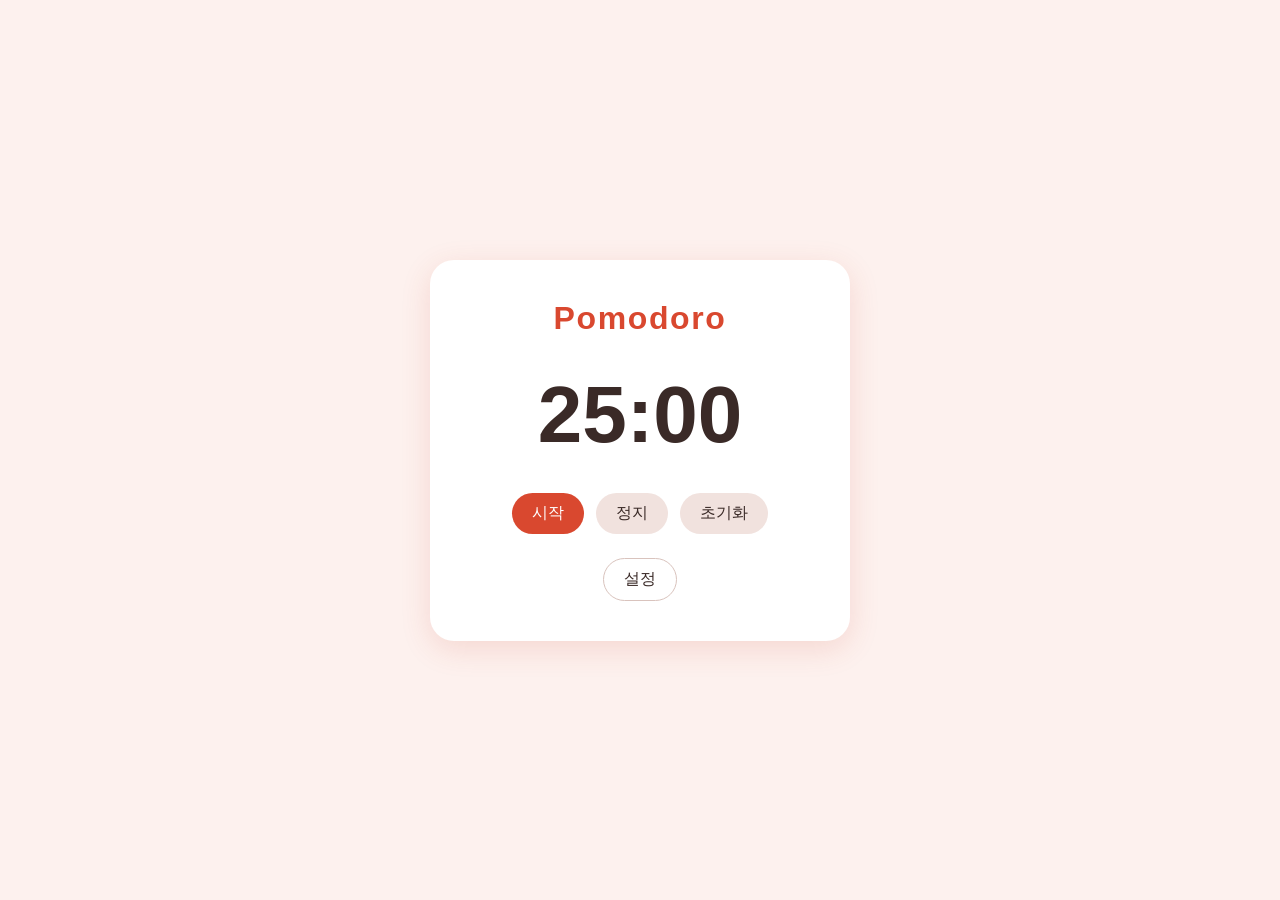
==== index.html @ 18224b60 "INIT" ====
<!DOCTYPE html>
<html lang="ko">
<head>
  <meta charset="UTF-8">
  <meta name="viewport" content="width=device-width, initial-scale=1.0">
  <title>Pomodoro</title>
  <link rel="stylesheet" href="index.css">
</head>
<body>
  <main class="container">
    <h1>Pomodoro</h1>

    <div class="timer" role="timer" aria-live="off">25:00</div>

    <div class="controls">
      <button type="button" class="btn btn-start">시작</button>
      <button type="button" class="btn btn-stop">정지</button>
      <button type="button" class="btn btn-reset">초기화</button>
    </div>

    <a href="settings.html" class="btn btn-settings">설정</a>
  </main>
  <script src="script.js"></script>
</body>
</html>
---- index.css ----
* {
  box-sizing: border-box;
  margin: 0;
  padding: 0;
}

body {
  min-height: 100vh;
  display: flex;
  align-items: center;
  justify-content: center;
  background: #fdf1ee;
  color: #3a2a27;
  font-family: -apple-system, BlinkMacSystemFont, "Segoe UI", "Malgun Gothic", sans-serif;
}

.container {
  width: 100%;
  max-width: 420px;
  margin: 16px;
  padding: 40px 24px;
  text-align: center;
  background: #fff;
  border-radius: 24px;
  box-shadow: 0 8px 30px rgba(200, 70, 50, 0.15);
}

h1 {
  font-size: 2rem;
  color: #d9482f;
  letter-spacing: 0.05em;
}

.timer {
  margin: 32px 0;
  font-size: 5rem;
  font-weight: 700;
  font-variant-numeric: tabular-nums;
}

.controls {
  display: flex;
  justify-content: center;
  gap: 12px;
  margin-bottom: 24px;
}

.btn {
  padding: 10px 20px;
  font-size: 1rem;
  font-family: inherit;
  border: none;
  border-radius: 999px;
  cursor: pointer;
  background: #f1e2de;
  color: #3a2a27;
  transition: background 0.2s, transform 0.1s;
}

.btn:hover {
  background: #e8d0ca;
}

.btn:active {
  transform: scale(0.96);
}

.btn-start {
  background: #d9482f;
  color: #fff;
}

.btn-start:hover {
  background: #c03d26;
}

.btn-settings {
  display: inline-block;
  text-decoration: none;
  background: transparent;
  border: 1px solid #d9c3bd;
}

.btn-settings:hover {
  background: #f7ece9;
}
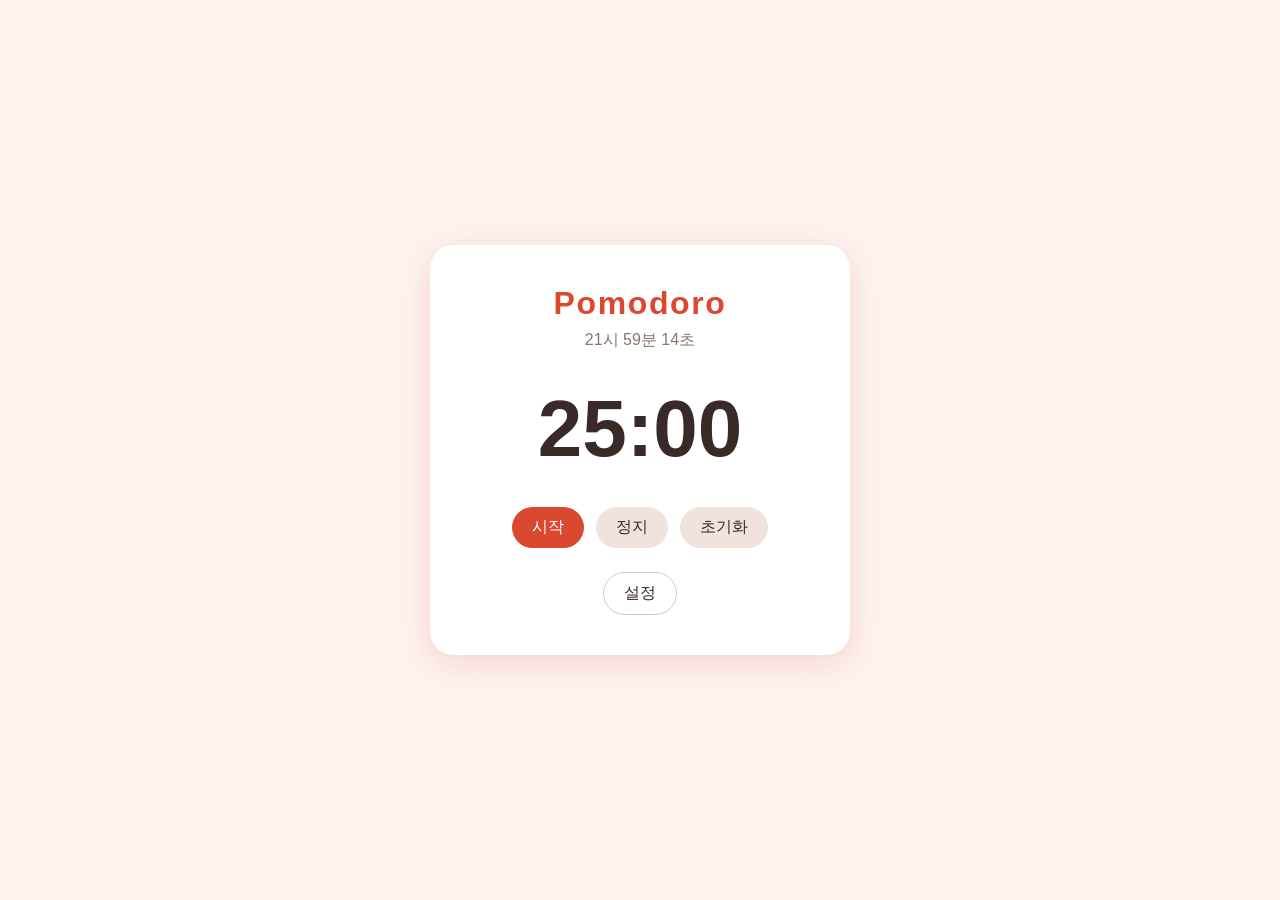
==== commit 113300af: "클로드 권한 설정 + 현재 시간 기능 추가" ====
--- a/index.html
+++ b/index.html
@@ -9,6 +9,7 @@
 <body>
   <main class="container">
     <h1>Pomodoro</h1>
+    <div class="clock" aria-label="현재 시간"></div>
 
     <div class="timer" role="timer" aria-live="off">25:00</div>
 
--- a/index.css
+++ b/index.css
@@ -29,6 +29,13 @@
   font-size: 2rem;
   color: #d9482f;
   letter-spacing: 0.05em;
+}
+
+.clock {
+  margin-top: 8px;
+  font-size: 1rem;
+  color: #8a746f;
+  font-variant-numeric: tabular-nums;
 }
 
 .timer {
